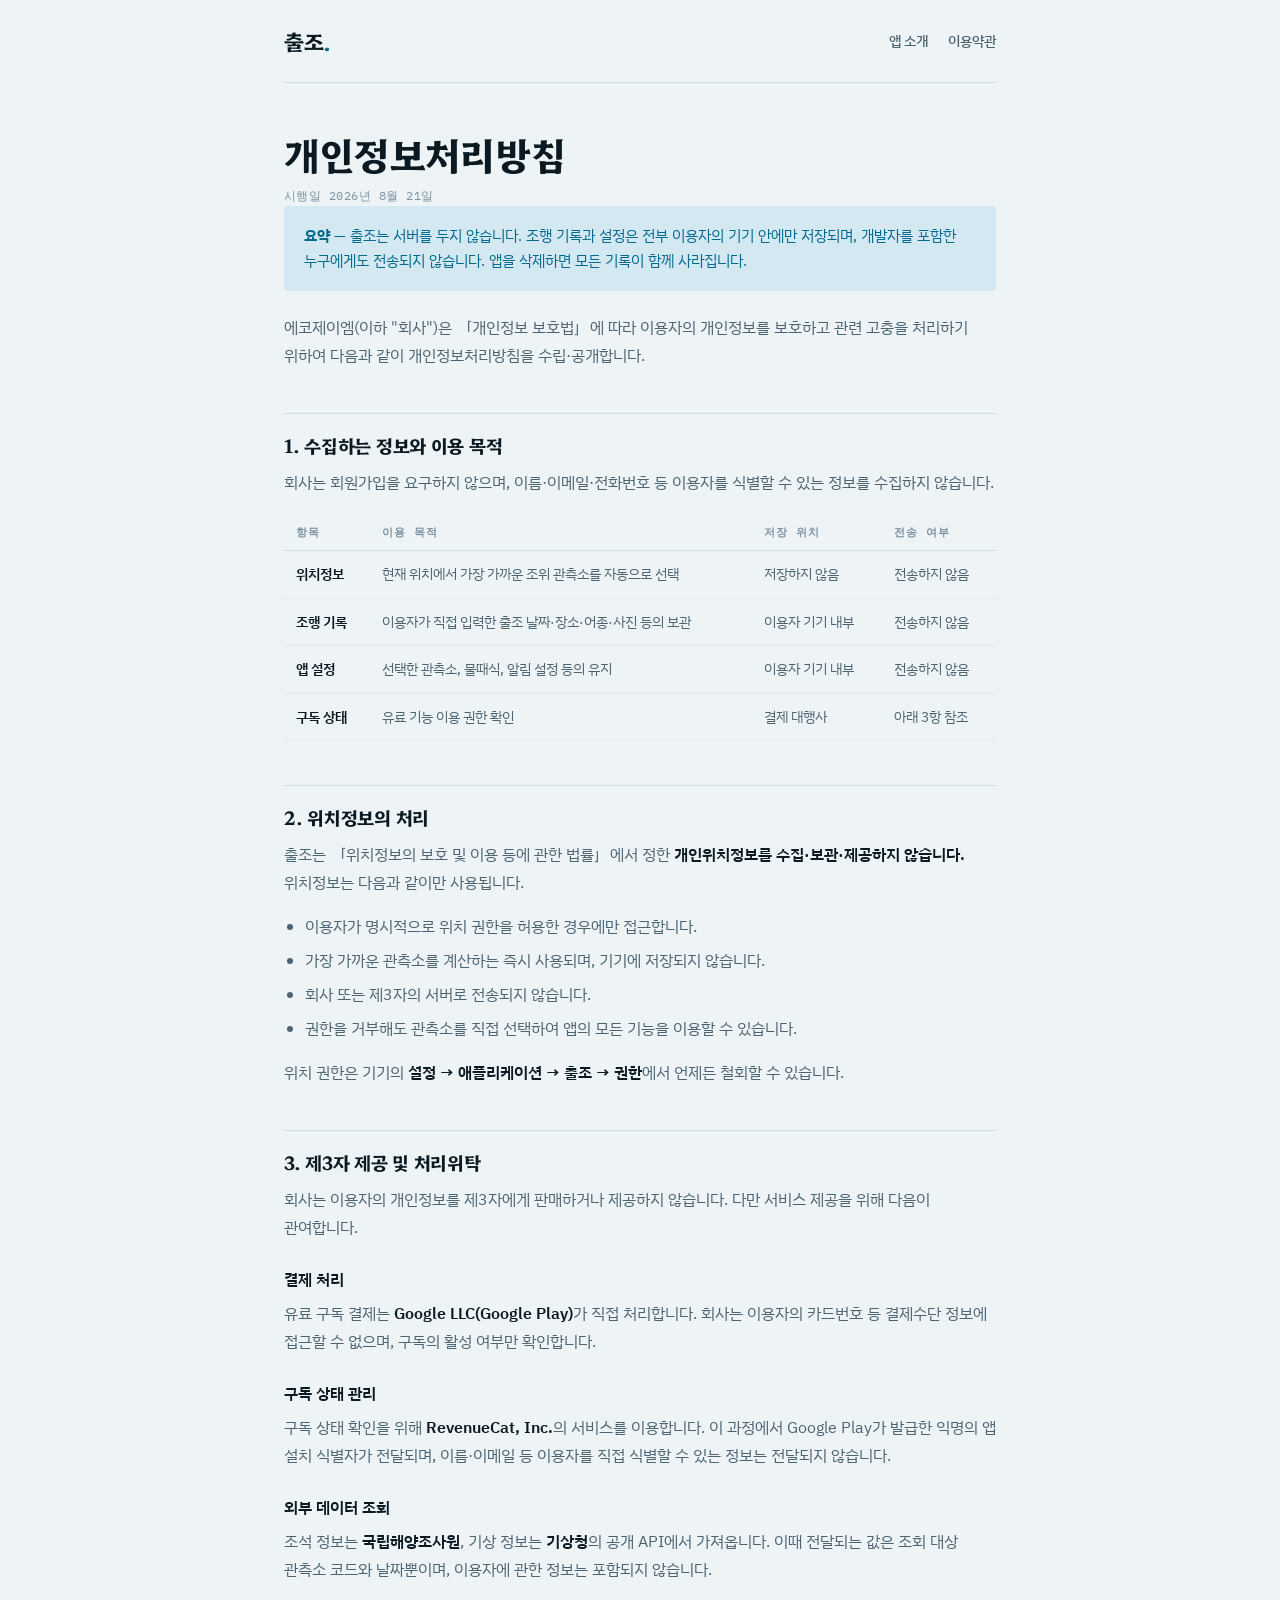
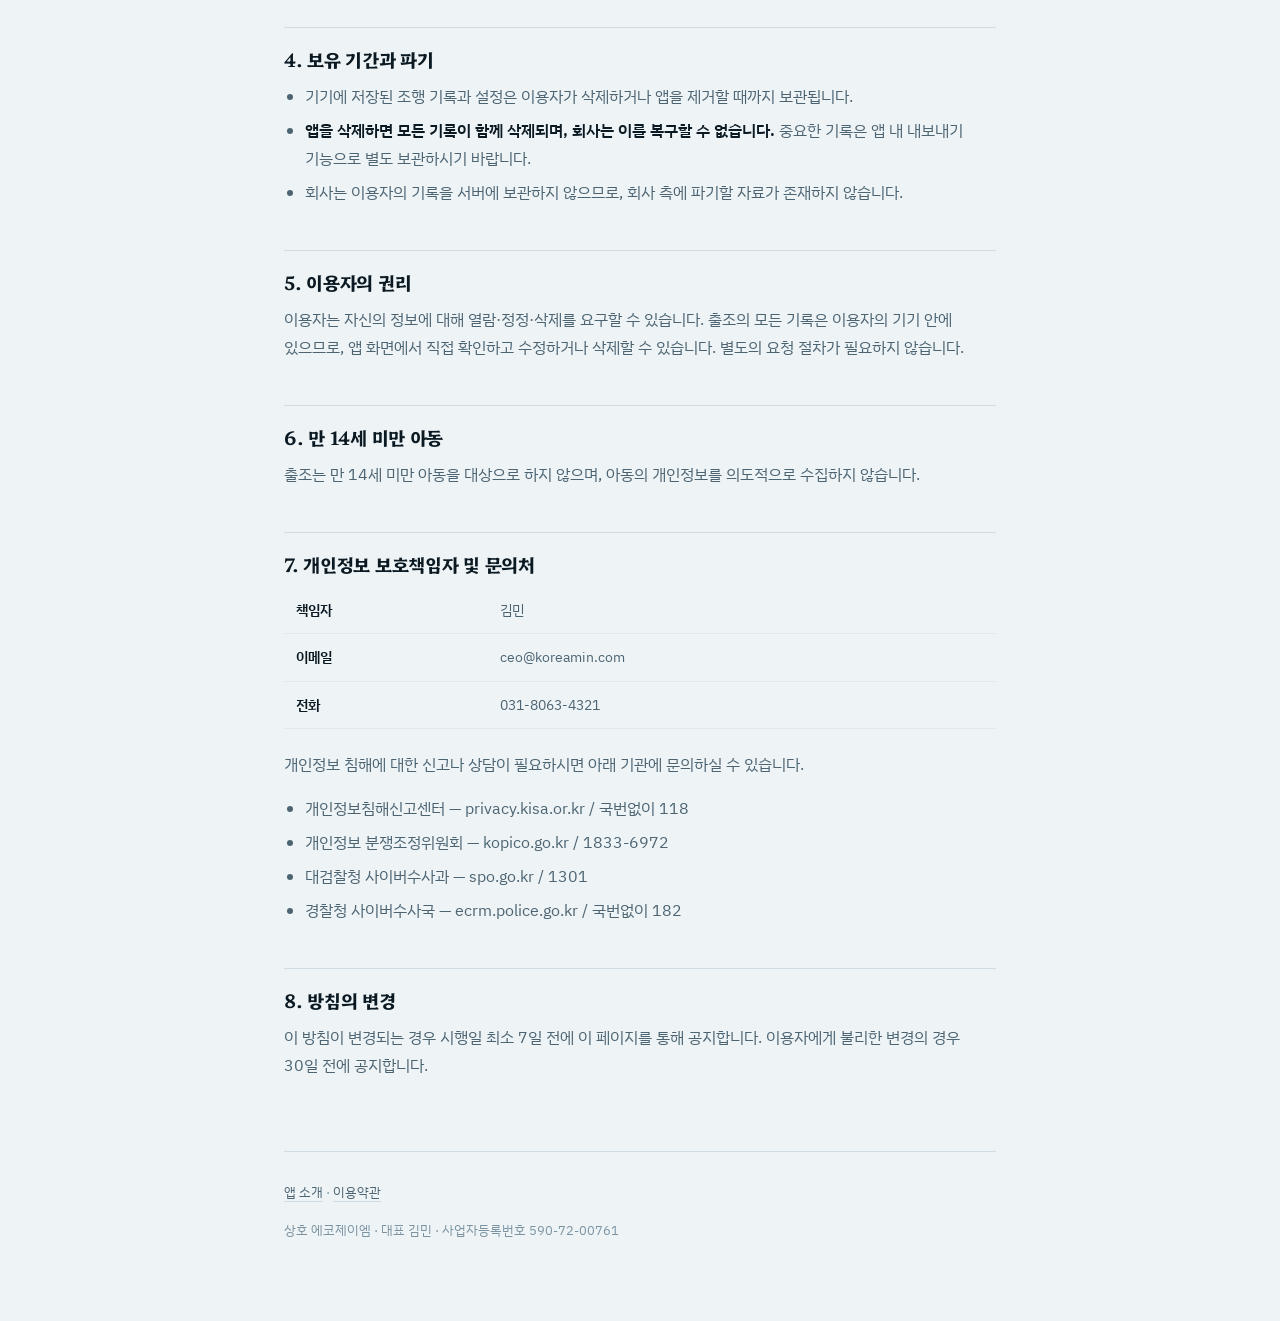
==== privacy.html @ c9028c0d "출조 앱 소개 사이트 — 소개·개인정보처리방침·이용약관 Co-Authored-By: Claude Opus 5 (1M context) <noreply@anthropic.com>" ====
<!doctype html>
<html lang="ko">
<head>
<meta charset="utf-8">
<meta name="viewport" content="width=device-width, initial-scale=1">
<title>개인정보처리방침 — 출조</title>
<meta name="description" content="출조 앱의 개인정보처리방침. 서버를 두지 않고 모든 기록을 기기 안에만 저장합니다.">
<link rel="preconnect" href="https://fonts.googleapis.com">
<link rel="preconnect" href="https://fonts.gstatic.com" crossorigin>
<link rel="stylesheet" href="https://fonts.googleapis.com/css2?family=Hahmlet:wght@500;700&family=IBM+Plex+Sans+KR:wght@300;400;500;600&family=IBM+Plex+Mono:wght@400;500;600&display=swap">
<link rel="stylesheet" href="style.css">
</head>
<body>
<div class="wrap">

  <div class="topbar">
    <a class="brand" href="index.html">출조<span>.</span></a>
    <nav class="topnav">
      <a href="index.html">앱 소개</a>
      <a href="terms.html">이용약관</a>
    </nav>
  </div>

  <article class="doc">
    <h1>개인정보처리방침</h1>
    <p class="updated">시행일 2026년 8월 21일</p>

    <div class="callout">
      <strong>요약</strong> — 출조는 서버를 두지 않습니다.
      조행 기록과 설정은 전부 이용자의 기기 안에만 저장되며, 개발자를 포함한
      누구에게도 전송되지 않습니다. 앱을 삭제하면 모든 기록이 함께 사라집니다.
    </div>

    <p>
      에코제이엠(이하 "회사")은 「개인정보 보호법」에 따라
      이용자의 개인정보를 보호하고 관련 고충을 처리하기 위하여 다음과 같이
      개인정보처리방침을 수립·공개합니다.
    </p>

    <h2>1. 수집하는 정보와 이용 목적</h2>

    <p>회사는 회원가입을 요구하지 않으며, 이름·이메일·전화번호 등 이용자를 식별할 수 있는 정보를 수집하지 않습니다.</p>

    <table>
      <thead>
        <tr><th>항목</th><th>이용 목적</th><th>저장 위치</th><th>전송 여부</th></tr>
      </thead>
      <tbody>
        <tr>
          <td>위치정보</td>
          <td>현재 위치에서 가장 가까운 조위 관측소를 자동으로 선택</td>
          <td>저장하지 않음</td>
          <td>전송하지 않음</td>
        </tr>
        <tr>
          <td>조행 기록</td>
          <td>이용자가 직접 입력한 출조 날짜·장소·어종·사진 등의 보관</td>
          <td>이용자 기기 내부</td>
          <td>전송하지 않음</td>
        </tr>
        <tr>
          <td>앱 설정</td>
          <td>선택한 관측소, 물때식, 알림 설정 등의 유지</td>
          <td>이용자 기기 내부</td>
          <td>전송하지 않음</td>
        </tr>
        <tr>
          <td>구독 상태</td>
          <td>유료 기능 이용 권한 확인</td>
          <td>결제 대행사</td>
          <td>아래 3항 참조</td>
        </tr>
      </tbody>
    </table>

    <h2>2. 위치정보의 처리</h2>

    <p>
      출조는 「위치정보의 보호 및 이용 등에 관한 법률」에서 정한 <strong>개인위치정보를
      수집·보관·제공하지 않습니다.</strong> 위치정보는 다음과 같이만 사용됩니다.
    </p>
    <ul>
      <li>이용자가 명시적으로 위치 권한을 허용한 경우에만 접근합니다.</li>
      <li>가장 가까운 관측소를 계산하는 즉시 사용되며, 기기에 저장되지 않습니다.</li>
      <li>회사 또는 제3자의 서버로 전송되지 않습니다.</li>
      <li>권한을 거부해도 관측소를 직접 선택하여 앱의 모든 기능을 이용할 수 있습니다.</li>
    </ul>
    <p>
      위치 권한은 기기의 <strong>설정 → 애플리케이션 → 출조 → 권한</strong>에서 언제든 철회할 수 있습니다.
    </p>

    <h2>3. 제3자 제공 및 처리위탁</h2>

    <p>회사는 이용자의 개인정보를 제3자에게 판매하거나 제공하지 않습니다. 다만 서비스 제공을 위해 다음이 관여합니다.</p>

    <h3>결제 처리</h3>
    <p>
      유료 구독 결제는 <strong>Google LLC(Google Play)</strong>가 직접 처리합니다.
      회사는 이용자의 카드번호 등 결제수단 정보에 접근할 수 없으며,
      구독의 활성 여부만 확인합니다.
    </p>

    <h3>구독 상태 관리</h3>
    <p>
      구독 상태 확인을 위해 <strong>RevenueCat, Inc.</strong>의 서비스를 이용합니다.
      이 과정에서 Google Play가 발급한 익명의 앱 설치 식별자가 전달되며,
      이름·이메일 등 이용자를 직접 식별할 수 있는 정보는 전달되지 않습니다.
    </p>

    <h3>외부 데이터 조회</h3>
    <p>
      조석 정보는 <strong>국립해양조사원</strong>, 기상 정보는 <strong>기상청</strong>의
      공개 API에서 가져옵니다. 이때 전달되는 값은 조회 대상 관측소 코드와 날짜뿐이며,
      이용자에 관한 정보는 포함되지 않습니다.
    </p>

    <h2>4. 보유 기간과 파기</h2>
    <ul>
      <li>기기에 저장된 조행 기록과 설정은 이용자가 삭제하거나 앱을 제거할 때까지 보관됩니다.</li>
      <li><strong>앱을 삭제하면 모든 기록이 함께 삭제되며, 회사는 이를 복구할 수 없습니다.</strong>
        중요한 기록은 앱 내 내보내기 기능으로 별도 보관하시기 바랍니다.</li>
      <li>회사는 이용자의 기록을 서버에 보관하지 않으므로, 회사 측에 파기할 자료가 존재하지 않습니다.</li>
    </ul>

    <h2>5. 이용자의 권리</h2>
    <p>
      이용자는 자신의 정보에 대해 열람·정정·삭제를 요구할 수 있습니다.
      출조의 모든 기록은 이용자의 기기 안에 있으므로, 앱 화면에서 직접
      확인하고 수정하거나 삭제할 수 있습니다. 별도의 요청 절차가 필요하지 않습니다.
    </p>

    <h2>6. 만 14세 미만 아동</h2>
    <p>
      출조는 만 14세 미만 아동을 대상으로 하지 않으며, 아동의 개인정보를
      의도적으로 수집하지 않습니다.
    </p>

    <h2>7. 개인정보 보호책임자 및 문의처</h2>
    <table>
      <tbody>
        <tr><td>책임자</td><td>김민</td></tr>
        <tr><td>이메일</td><td>ceo@koreamin.com</td></tr>
        <tr><td>전화</td><td>031-8063-4321</td></tr>
      </tbody>
    </table>
    <p>
      개인정보 침해에 대한 신고나 상담이 필요하시면 아래 기관에 문의하실 수 있습니다.
    </p>
    <ul>
      <li>개인정보침해신고센터 — privacy.kisa.or.kr / 국번없이 118</li>
      <li>개인정보 분쟁조정위원회 — kopico.go.kr / 1833-6972</li>
      <li>대검찰청 사이버수사과 — spo.go.kr / 1301</li>
      <li>경찰청 사이버수사국 — ecrm.police.go.kr / 국번없이 182</li>
    </ul>

    <h2>8. 방침의 변경</h2>
    <p>
      이 방침이 변경되는 경우 시행일 최소 7일 전에 이 페이지를 통해 공지합니다.
      이용자에게 불리한 변경의 경우 30일 전에 공지합니다.
    </p>

    <footer>
      <a href="index.html">앱 소개</a> ·
      <a href="terms.html">이용약관</a>
      <div class="biz">
        상호 에코제이엠 ·
        대표 김민 ·
        사업자등록번호 590-72-00761
      </div>
    </footer>
  </article>

</div>
</body>
</html>
---- style.css ----
/* 출조 — 앱 소개 사이트
   앱과 같은 색을 씁니다. 제품과 웹이 한 세계에 있도록. */

:root {
  --ground: #eef3f6;
  --surface: #ffffff;
  --surface-2: #e3ebf0;
  --line: #cfdce4;
  --line-soft: #dfe9ef;

  --ink: #0b1a22;
  --ink-2: #4c6472;
  --ink-3: #7b93a1;

  --accent: #046a8d;
  --accent-soft: #d3e8f1;
  --on-accent: #ffffff;

  --rise: #0f6e4f;

  --f-display: "Hahmlet", "Nanum Myeongjo", Georgia, serif;
  --f-body: "IBM Plex Sans KR", "Malgun Gothic", system-ui, sans-serif;
  --f-mono: "IBM Plex Mono", "D2Coding", ui-monospace, monospace;
}

@media (prefers-color-scheme: dark) {
  :root {
    --ground: #07141a;
    --surface: #0e2028;
    --surface-2: #16303a;
    --line: #1e3b47;
    --line-soft: #172f39;

    --ink: #e8f1f5;
    --ink-2: #9db6c2;
    --ink-3: #6c8794;

    --accent: #3fb6de;
    --accent-soft: #0f3341;
    --on-accent: #04161d;

    --rise: #48c795;
  }
}

* { box-sizing: border-box; }

html { scroll-behavior: smooth; }

body {
  margin: 0;
  background: var(--ground);
  color: var(--ink);
  font-family: var(--f-body);
  font-size: 16px;
  line-height: 1.75;
  -webkit-font-smoothing: antialiased;
  word-break: keep-all;
}

.wrap { max-width: 760px; margin: 0 auto; padding: 0 24px 80px; }

/* ── 상단 바 ─────────────────────────── */
.topbar {
  display: flex;
  align-items: center;
  justify-content: space-between;
  gap: 16px;
  padding: 22px 0;
  border-bottom: 1px solid var(--line);
  flex-wrap: wrap;
}
.brand {
  font-family: var(--f-display);
  font-size: 1.35rem;
  font-weight: 700;
  letter-spacing: -0.02em;
  color: var(--ink);
  text-decoration: none;
}
.brand span { color: var(--accent); }
.topnav { display: flex; gap: 20px; }
.topnav a {
  font-size: 14px;
  font-weight: 500;
  color: var(--ink-2);
  text-decoration: none;
}
.topnav a:hover, .topnav a:focus-visible { color: var(--accent); }

/* ── 히어로 ──────────────────────────── */
.hero { padding: 64px 0 48px; display: flex; flex-direction: column; gap: 20px; }
.eyebrow {
  font-family: var(--f-mono);
  font-size: 11.5px;
  font-weight: 500;
  letter-spacing: 0.16em;
  text-transform: uppercase;
  color: var(--accent);
}
h1 {
  font-family: var(--f-display);
  font-weight: 700;
  font-size: clamp(2.2rem, 6.5vw, 3.4rem);
  line-height: 1.15;
  letter-spacing: -0.02em;
  margin: 0;
  text-wrap: balance;
}
.lede {
  font-size: 1.0625rem;
  font-weight: 300;
  color: var(--ink-2);
  max-width: 48ch;
  margin: 0;
}

.cta {
  display: inline-flex;
  align-items: center;
  gap: 8px;
  align-self: flex-start;
  background: var(--accent);
  color: var(--on-accent);
  font-weight: 600;
  font-size: 15px;
  padding: 12px 22px;
  border-radius: 4px;
  text-decoration: none;
}
.cta:hover, .cta:focus-visible { opacity: 0.9; }
.cta.pending { background: var(--surface-2); color: var(--ink-3); cursor: default; }

/* ── 기능 ────────────────────────────── */
h2 {
  font-family: var(--f-display);
  font-weight: 700;
  font-size: clamp(1.4rem, 3.4vw, 1.85rem);
  letter-spacing: -0.015em;
  line-height: 1.3;
  margin: 0 0 8px;
  text-wrap: balance;
}
section { padding-top: 56px; }
.sec-sub { color: var(--ink-2); font-weight: 300; margin: 0 0 26px; max-width: 56ch; }

.features {
  display: grid;
  gap: 1px;
  background: var(--line);
  border: 1px solid var(--line);
  border-radius: 3px;
  overflow: hidden;
  grid-template-columns: repeat(auto-fit, minmax(230px, 1fr));
}
.feat {
  background: var(--surface);
  padding: 22px;
  display: flex;
  flex-direction: column;
  gap: 7px;
}
.feat-k {
  font-family: var(--f-mono);
  font-size: 10.5px;
  font-weight: 600;
  letter-spacing: 0.1em;
  text-transform: uppercase;
  color: var(--accent);
}
.feat-t { font-weight: 600; font-size: 1rem; }
.feat-d { font-size: 14px; color: var(--ink-2); line-height: 1.65; }

/* ── 문서 본문 (약관·방침) ───────────── */
.doc { padding-top: 48px; }
.doc h1 { font-size: clamp(1.8rem, 5vw, 2.4rem); }
.doc .updated {
  font-family: var(--f-mono);
  font-size: 12px;
  color: var(--ink-3);
  letter-spacing: 0.04em;
  margin: 10px 0 0;
}
.doc h2 {
  font-size: 1.15rem;
  margin: 44px 0 10px;
  padding-top: 20px;
  border-top: 1px solid var(--line);
}
.doc h3 { font-size: 1rem; font-weight: 600; margin: 24px 0 6px; font-family: var(--f-body); }
.doc p { margin: 0 0 1em; color: var(--ink-2); }
.doc ul { margin: 0 0 1em; padding-left: 1.3em; color: var(--ink-2); }
.doc li { margin-bottom: 6px; }
.doc strong { color: var(--ink); font-weight: 600; }

.callout {
  background: var(--accent-soft);
  border-radius: 4px;
  padding: 18px 20px;
  margin: 0 0 1.5em;
  color: var(--accent);
  font-size: 14.5px;
  line-height: 1.7;
}
.callout strong { color: var(--accent); font-weight: 700; }

.fill {
  background: #ffe9a8;
  color: #5a4200;
  padding: 1px 7px;
  border-radius: 3px;
  font-family: var(--f-mono);
  font-size: 13px;
  font-weight: 600;
}
@media (prefers-color-scheme: dark) {
  .fill { background: #4a3a05; color: #ffd970; }
}

table {
  border-collapse: collapse;
  width: 100%;
  font-size: 14px;
  margin: 0 0 1.5em;
}
th {
  text-align: left;
  font-family: var(--f-mono);
  font-size: 10.5px;
  letter-spacing: 0.09em;
  text-transform: uppercase;
  color: var(--ink-3);
  font-weight: 600;
  padding: 10px 12px;
  border-bottom: 1px solid var(--line);
}
td {
  padding: 11px 12px;
  border-bottom: 1px solid var(--line-soft);
  color: var(--ink-2);
  vertical-align: top;
}
td:first-child { color: var(--ink); font-weight: 600; white-space: nowrap; }

/* ── 푸터 ────────────────────────────── */
footer {
  margin-top: 72px;
  padding-top: 28px;
  border-top: 1px solid var(--line);
  font-size: 13px;
  color: var(--ink-3);
  line-height: 1.9;
}
footer a { color: var(--ink-2); text-decoration: none; border-bottom: 1px solid var(--line); }
footer a:hover, footer a:focus-visible { color: var(--accent); border-bottom-color: var(--accent); }
.biz { margin-top: 14px; font-size: 12.5px; line-height: 1.8; }

:focus-visible { outline: 2px solid var(--accent); outline-offset: 2px; }
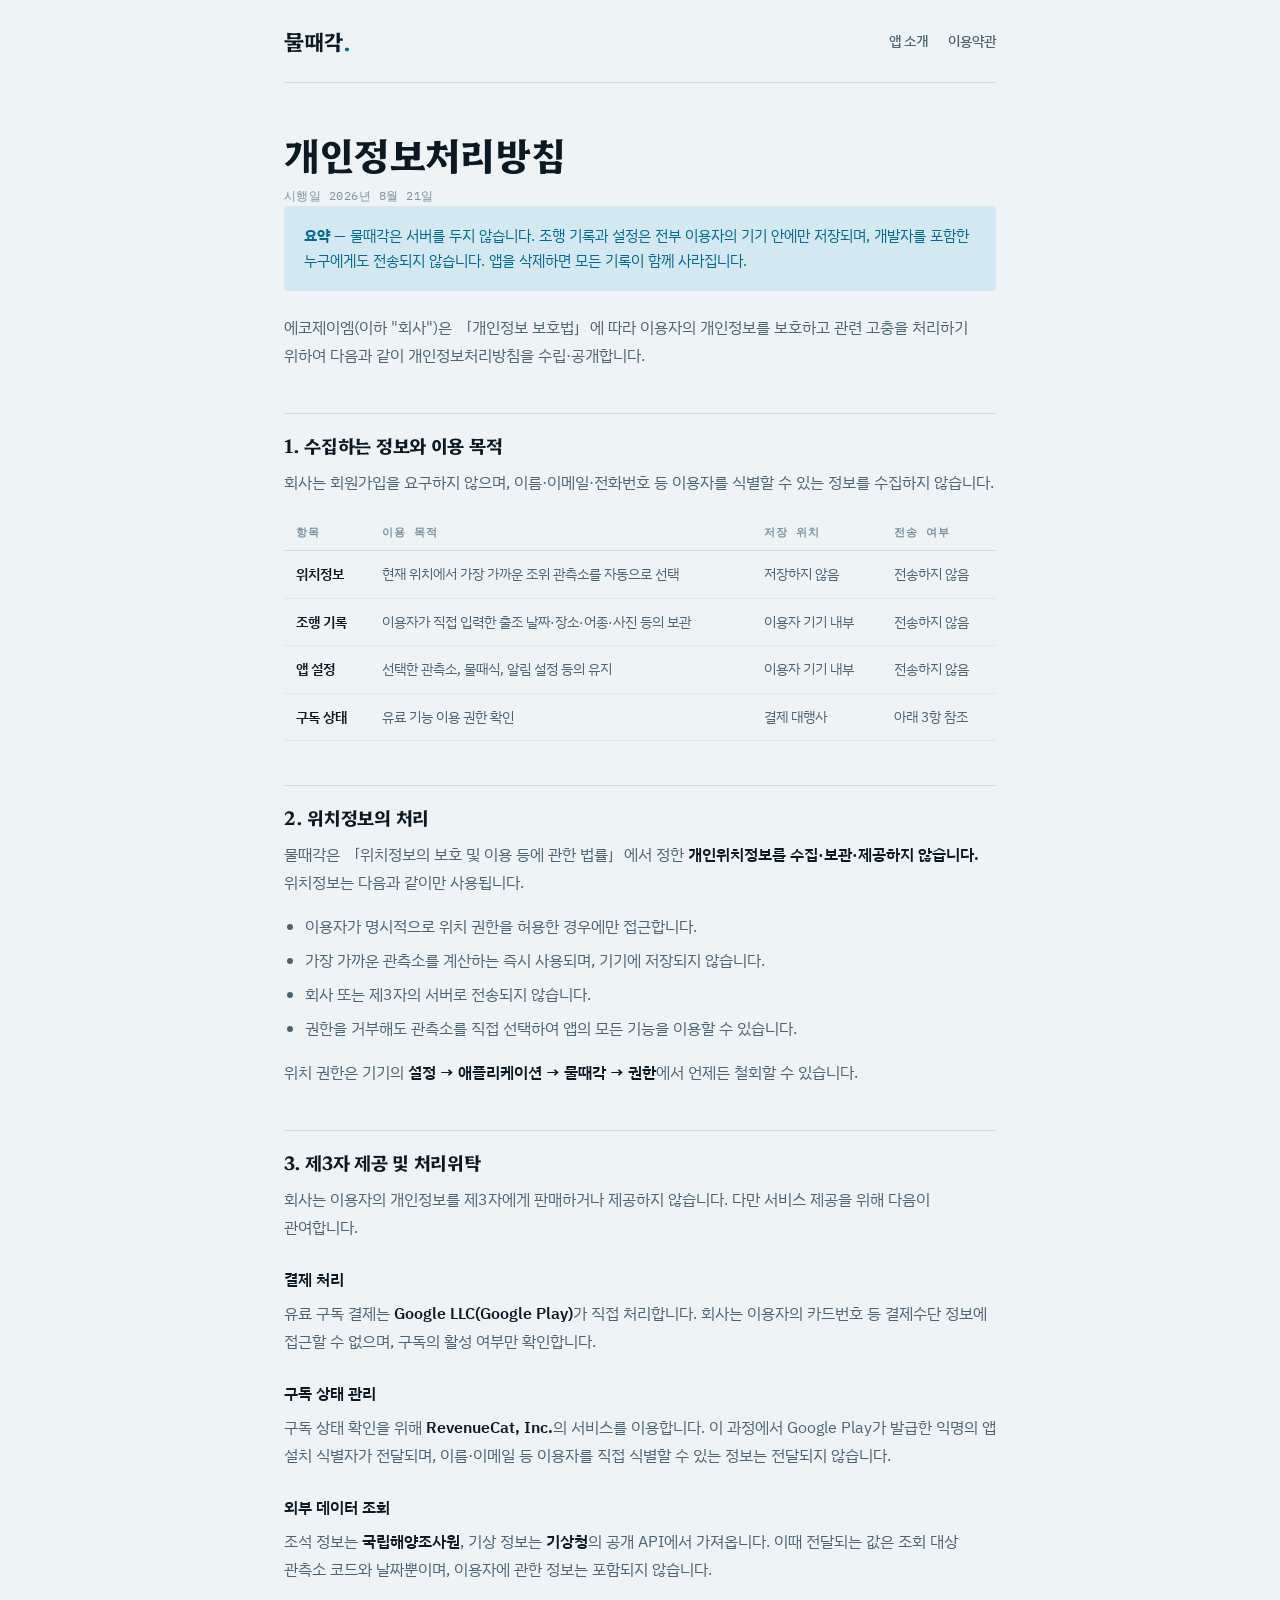
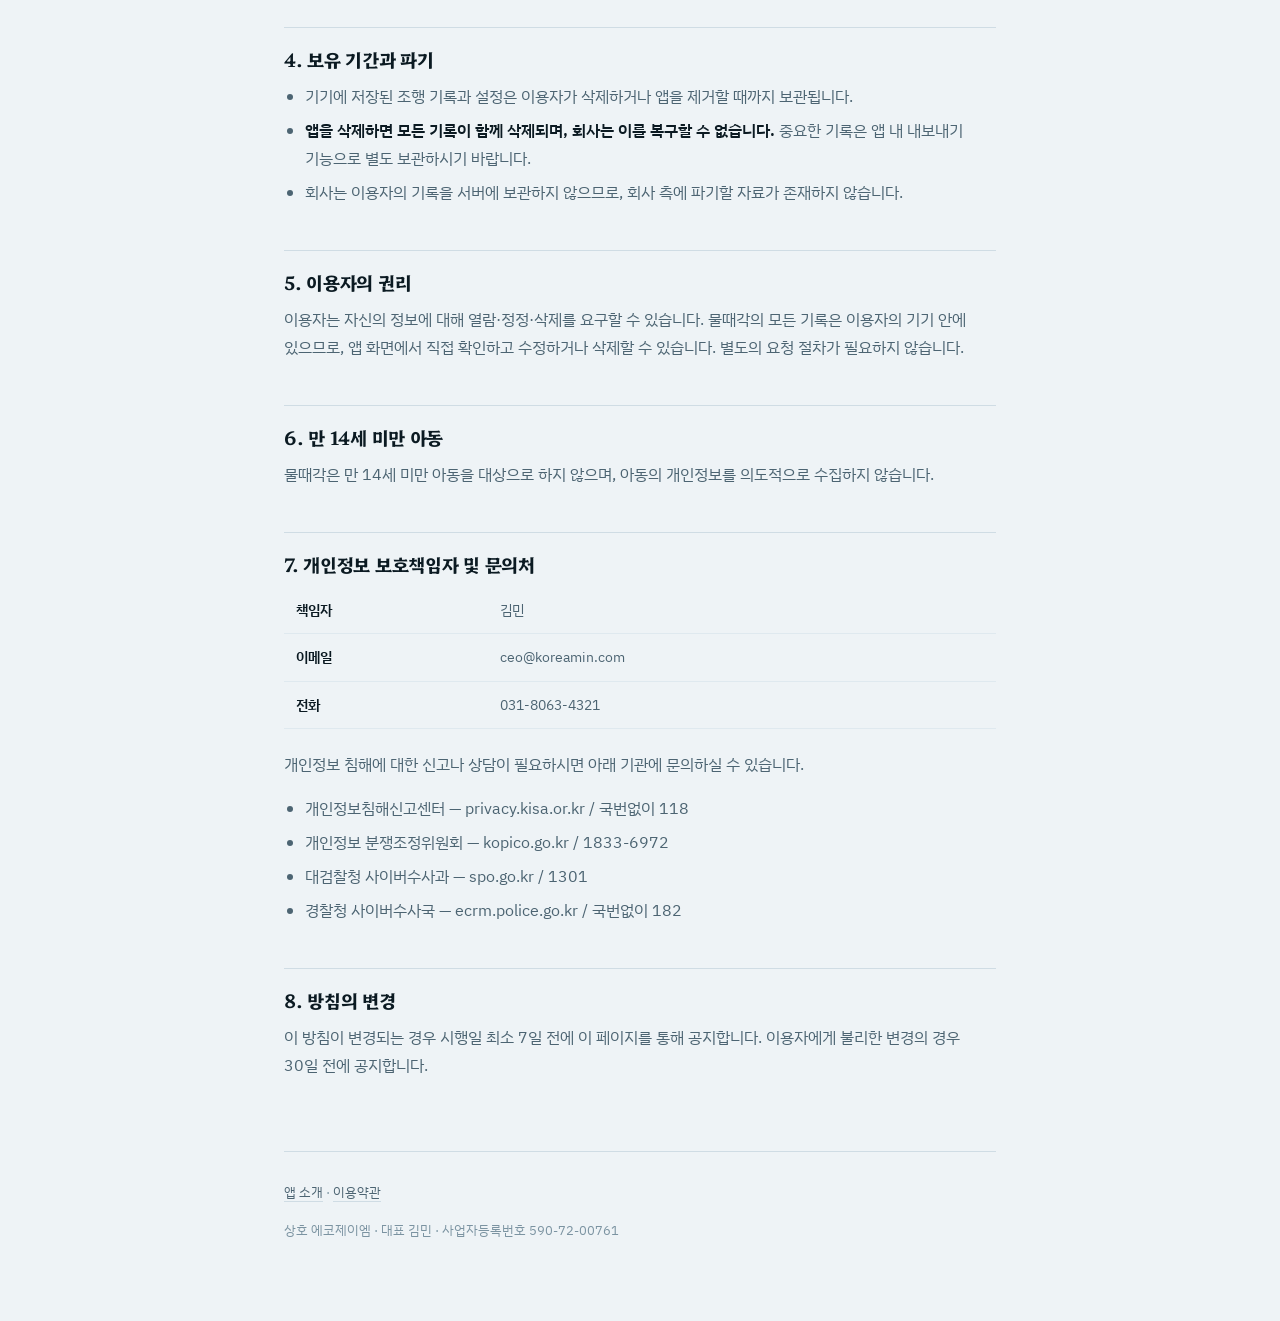
==== commit 34d6e5e1: "앱 이름을 물때각으로 바꾸고 해루질·공유를 알립니다 앱 쪽에서 이름을 물때각(kr.mulddaegak.app)으로 바꿨습니다. 개인정보처리방침 URL 은 플레이 콘솔이 필수로 요구" ====
--- a/privacy.html
+++ b/privacy.html
@@ -3,8 +3,8 @@
 <head>
 <meta charset="utf-8">
 <meta name="viewport" content="width=device-width, initial-scale=1">
-<title>개인정보처리방침 — 출조</title>
-<meta name="description" content="출조 앱의 개인정보처리방침. 서버를 두지 않고 모든 기록을 기기 안에만 저장합니다.">
+<title>개인정보처리방침 — 물때각</title>
+<meta name="description" content="물때각 앱의 개인정보처리방침. 서버를 두지 않고 모든 기록을 기기 안에만 저장합니다.">
 <link rel="preconnect" href="https://fonts.googleapis.com">
 <link rel="preconnect" href="https://fonts.gstatic.com" crossorigin>
 <link rel="stylesheet" href="https://fonts.googleapis.com/css2?family=Hahmlet:wght@500;700&family=IBM+Plex+Sans+KR:wght@300;400;500;600&family=IBM+Plex+Mono:wght@400;500;600&display=swap">
@@ -14,7 +14,7 @@
 <div class="wrap">
 
   <div class="topbar">
-    <a class="brand" href="index.html">출조<span>.</span></a>
+    <a class="brand" href="index.html">물때각<span>.</span></a>
     <nav class="topnav">
       <a href="index.html">앱 소개</a>
       <a href="terms.html">이용약관</a>
@@ -26,7 +26,7 @@
     <p class="updated">시행일 2026년 8월 21일</p>
 
     <div class="callout">
-      <strong>요약</strong> — 출조는 서버를 두지 않습니다.
+      <strong>요약</strong> — 물때각은 서버를 두지 않습니다.
       조행 기록과 설정은 전부 이용자의 기기 안에만 저장되며, 개발자를 포함한
       누구에게도 전송되지 않습니다. 앱을 삭제하면 모든 기록이 함께 사라집니다.
     </div>
@@ -76,7 +76,7 @@
     <h2>2. 위치정보의 처리</h2>
 
     <p>
-      출조는 「위치정보의 보호 및 이용 등에 관한 법률」에서 정한 <strong>개인위치정보를
+      물때각은 「위치정보의 보호 및 이용 등에 관한 법률」에서 정한 <strong>개인위치정보를
       수집·보관·제공하지 않습니다.</strong> 위치정보는 다음과 같이만 사용됩니다.
     </p>
     <ul>
@@ -86,7 +86,7 @@
       <li>권한을 거부해도 관측소를 직접 선택하여 앱의 모든 기능을 이용할 수 있습니다.</li>
     </ul>
     <p>
-      위치 권한은 기기의 <strong>설정 → 애플리케이션 → 출조 → 권한</strong>에서 언제든 철회할 수 있습니다.
+      위치 권한은 기기의 <strong>설정 → 애플리케이션 → 물때각 → 권한</strong>에서 언제든 철회할 수 있습니다.
     </p>
 
     <h2>3. 제3자 제공 및 처리위탁</h2>
@@ -125,13 +125,13 @@
     <h2>5. 이용자의 권리</h2>
     <p>
       이용자는 자신의 정보에 대해 열람·정정·삭제를 요구할 수 있습니다.
-      출조의 모든 기록은 이용자의 기기 안에 있으므로, 앱 화면에서 직접
+      물때각의 모든 기록은 이용자의 기기 안에 있으므로, 앱 화면에서 직접
       확인하고 수정하거나 삭제할 수 있습니다. 별도의 요청 절차가 필요하지 않습니다.
     </p>
 
     <h2>6. 만 14세 미만 아동</h2>
     <p>
-      출조는 만 14세 미만 아동을 대상으로 하지 않으며, 아동의 개인정보를
+      물때각은 만 14세 미만 아동을 대상으로 하지 않으며, 아동의 개인정보를
       의도적으로 수집하지 않습니다.
     </p>
 
